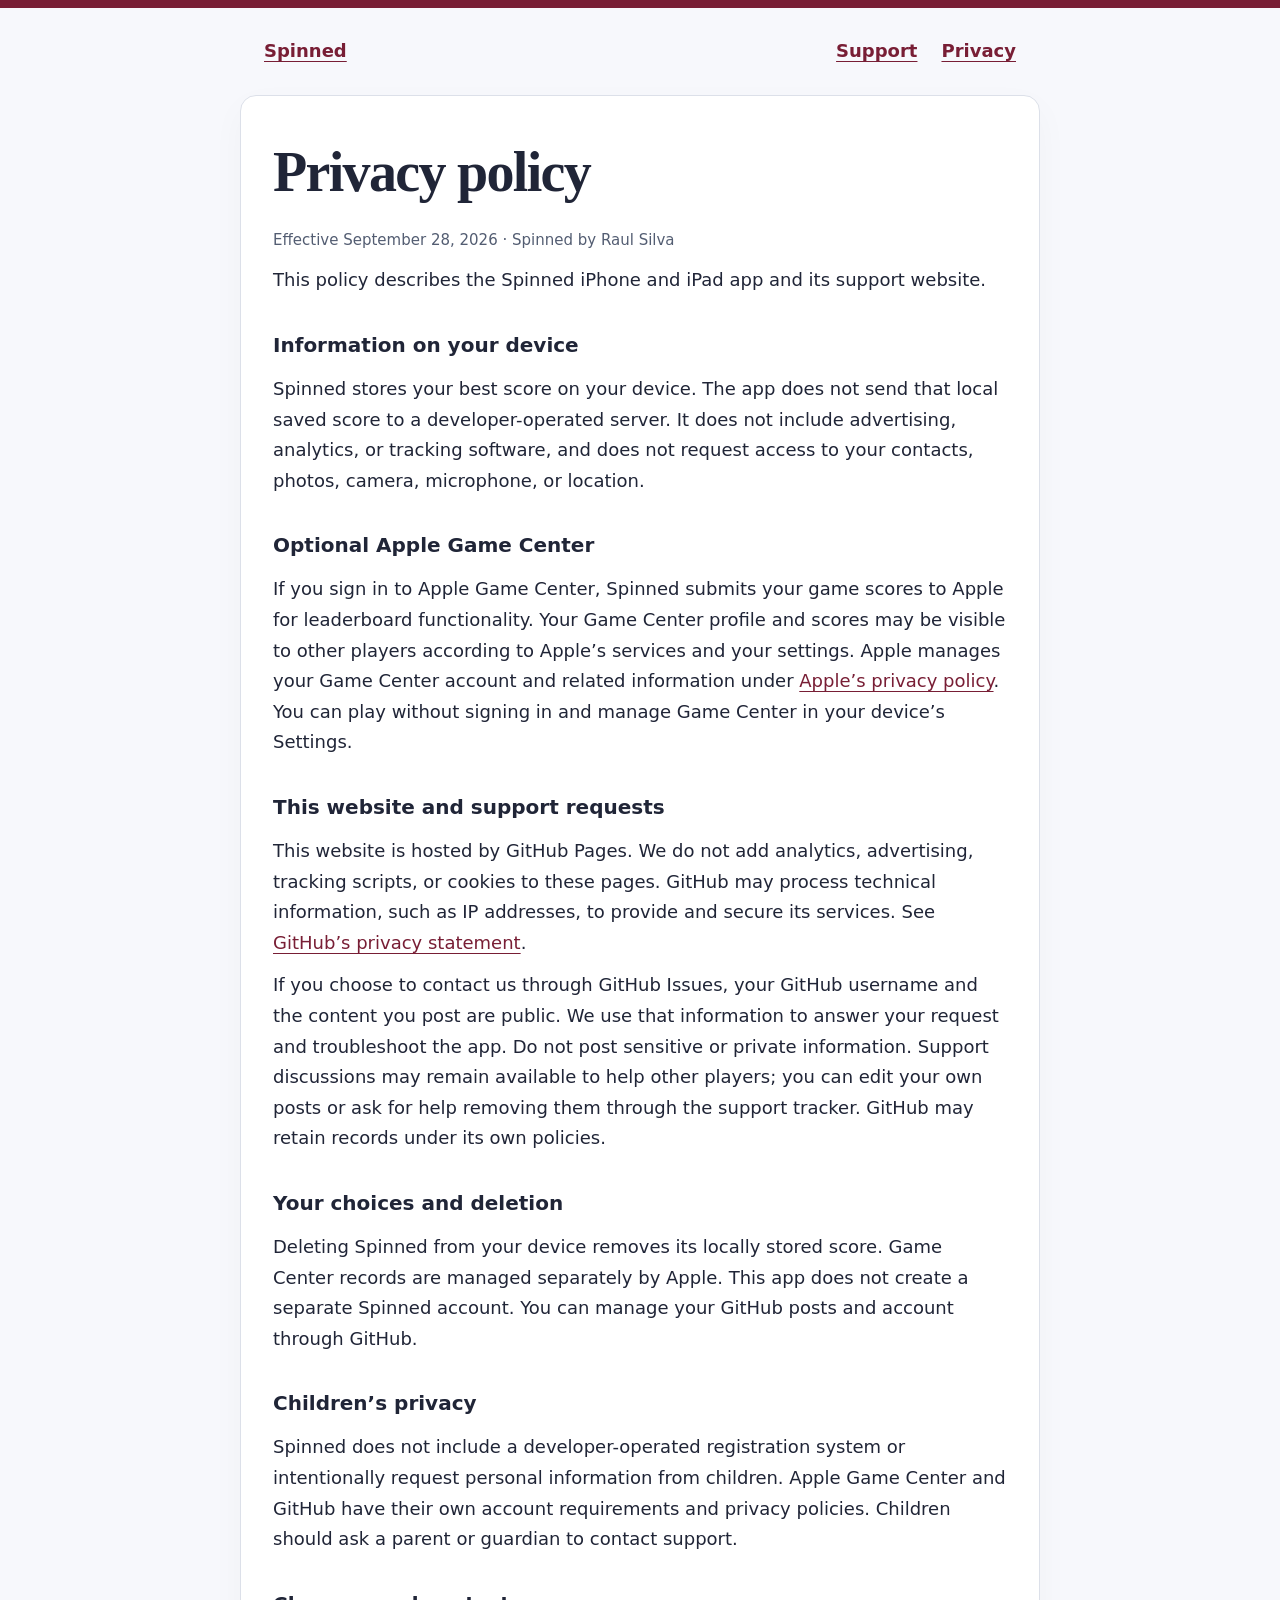
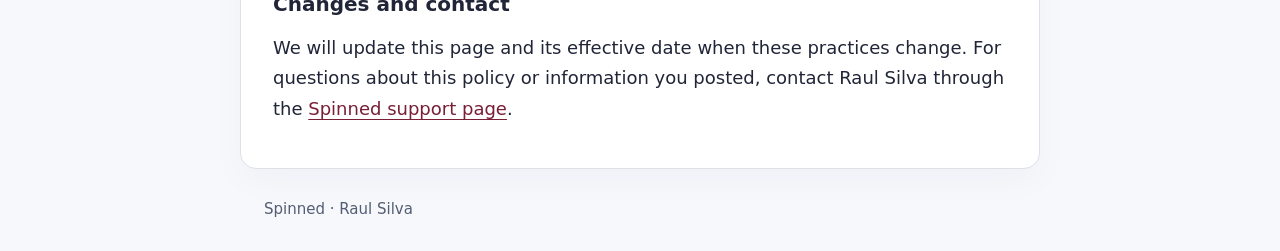
==== privacy/index.html @ 2c597d2e "Publish Spinned privacy policy and support pages" ====
<!doctype html><html lang="en"><head><meta charset="utf-8"><meta name="viewport" content="width=device-width, initial-scale=1"><meta name="description" content="Privacy policy for Spinned, the plate-spinning arcade game by Raul Silva."><title>Privacy policy · Spinned</title><link rel="stylesheet" href="../style.css"><link rel="icon" type="image/svg+xml" href="data:image/svg+xml,%3Csvg xmlns='http://www.w3.org/2000/svg' viewBox='0 0 32 32'%3E%3Crect width='32' height='32' rx='7' fill='%23781e35'/%3E%3Cellipse cx='16' cy='12' rx='12' ry='4' fill='white'/%3E%3Cpath d='M16 16v12' stroke='%23e9bf63' stroke-width='3'/%3E%3C/svg%3E"></head><body><header><a href="../">Spinned</a><nav aria-label="Main navigation"><a href="../support/">Support</a><a href="../privacy/">Privacy</a></nav></header><main><h1>Privacy policy</h1><p class="meta">Effective September 28, 2026 · Spinned by Raul Silva</p><p>This policy describes the Spinned iPhone and iPad app and its support website.</p><h2>Information on your device</h2><p>Spinned stores your best score on your device. The app does not send that local saved score to a developer-operated server. It does not include advertising, analytics, or tracking software, and does not request access to your contacts, photos, camera, microphone, or location.</p><h2>Optional Apple Game Center</h2><p>If you sign in to Apple Game Center, Spinned submits your game scores to Apple for leaderboard functionality. Your Game Center profile and scores may be visible to other players according to Apple’s services and your settings. Apple manages your Game Center account and related information under <a href="https://www.apple.com/legal/privacy/">Apple’s privacy policy</a>. You can play without signing in and manage Game Center in your device’s Settings.</p><h2>This website and support requests</h2><p>This website is hosted by GitHub Pages. We do not add analytics, advertising, tracking scripts, or cookies to these pages. GitHub may process technical information, such as IP addresses, to provide and secure its services. See <a href="https://docs.github.com/en/site-policy/privacy-policies/github-general-privacy-statement">GitHub’s privacy statement</a>.</p><p>If you choose to contact us through GitHub Issues, your GitHub username and the content you post are public. We use that information to answer your request and troubleshoot the app. Do not post sensitive or private information. Support discussions may remain available to help other players; you can edit your own posts or ask for help removing them through the support tracker. GitHub may retain records under its own policies.</p><h2>Your choices and deletion</h2><p>Deleting Spinned from your device removes its locally stored score. Game Center records are managed separately by Apple. This app does not create a separate Spinned account. You can manage your GitHub posts and account through GitHub.</p><h2>Children’s privacy</h2><p>Spinned does not include a developer-operated registration system or intentionally request personal information from children. Apple Game Center and GitHub have their own account requirements and privacy policies. Children should ask a parent or guardian to contact support.</p><h2>Changes and contact</h2><p>We will update this page and its effective date when these practices change. For questions about this policy or information you posted, contact Raul Silva through the <a href="../support/">Spinned support page</a>.</p></main><footer>Spinned · Raul Silva</footer></body></html>
---- style.css ----
*{box-sizing:border-box}body{margin:0;background:#f7f8fc;color:#202537;font:18px/1.7 system-ui,sans-serif;border-top:8px solid #781e35}header,main,footer{max-width:800px;margin:auto;padding:28px 24px}header{display:flex;justify-content:space-between;align-items:center;gap:24px;flex-wrap:wrap}header a{font-weight:650}nav{display:flex;gap:24px}a{color:#781e35;text-underline-offset:4px}a:focus-visible{outline:3px solid #926300;outline-offset:5px}h1{font:700 clamp(2.2rem,6vw,3.5rem)/1.15 Georgia,serif;letter-spacing:-.03em;margin:12px 0 24px}h2{font-size:1.25rem;margin:32px 0 8px}p{margin:12px 0}main{background:#fff;border:1px solid #dce0e9;border-radius:16px;padding:32px;box-shadow:0 12px 35px #20253708}footer,.meta{font-size:15px;color:#535d72}.button{display:inline-block;background:#781e35;color:white;padding:10px 20px;border-radius:8px;text-decoration:none;font-weight:650}li{margin-bottom:8px}@media(max-width:600px){main{margin:0 12px;padding:24px}header,footer{padding:24px}}
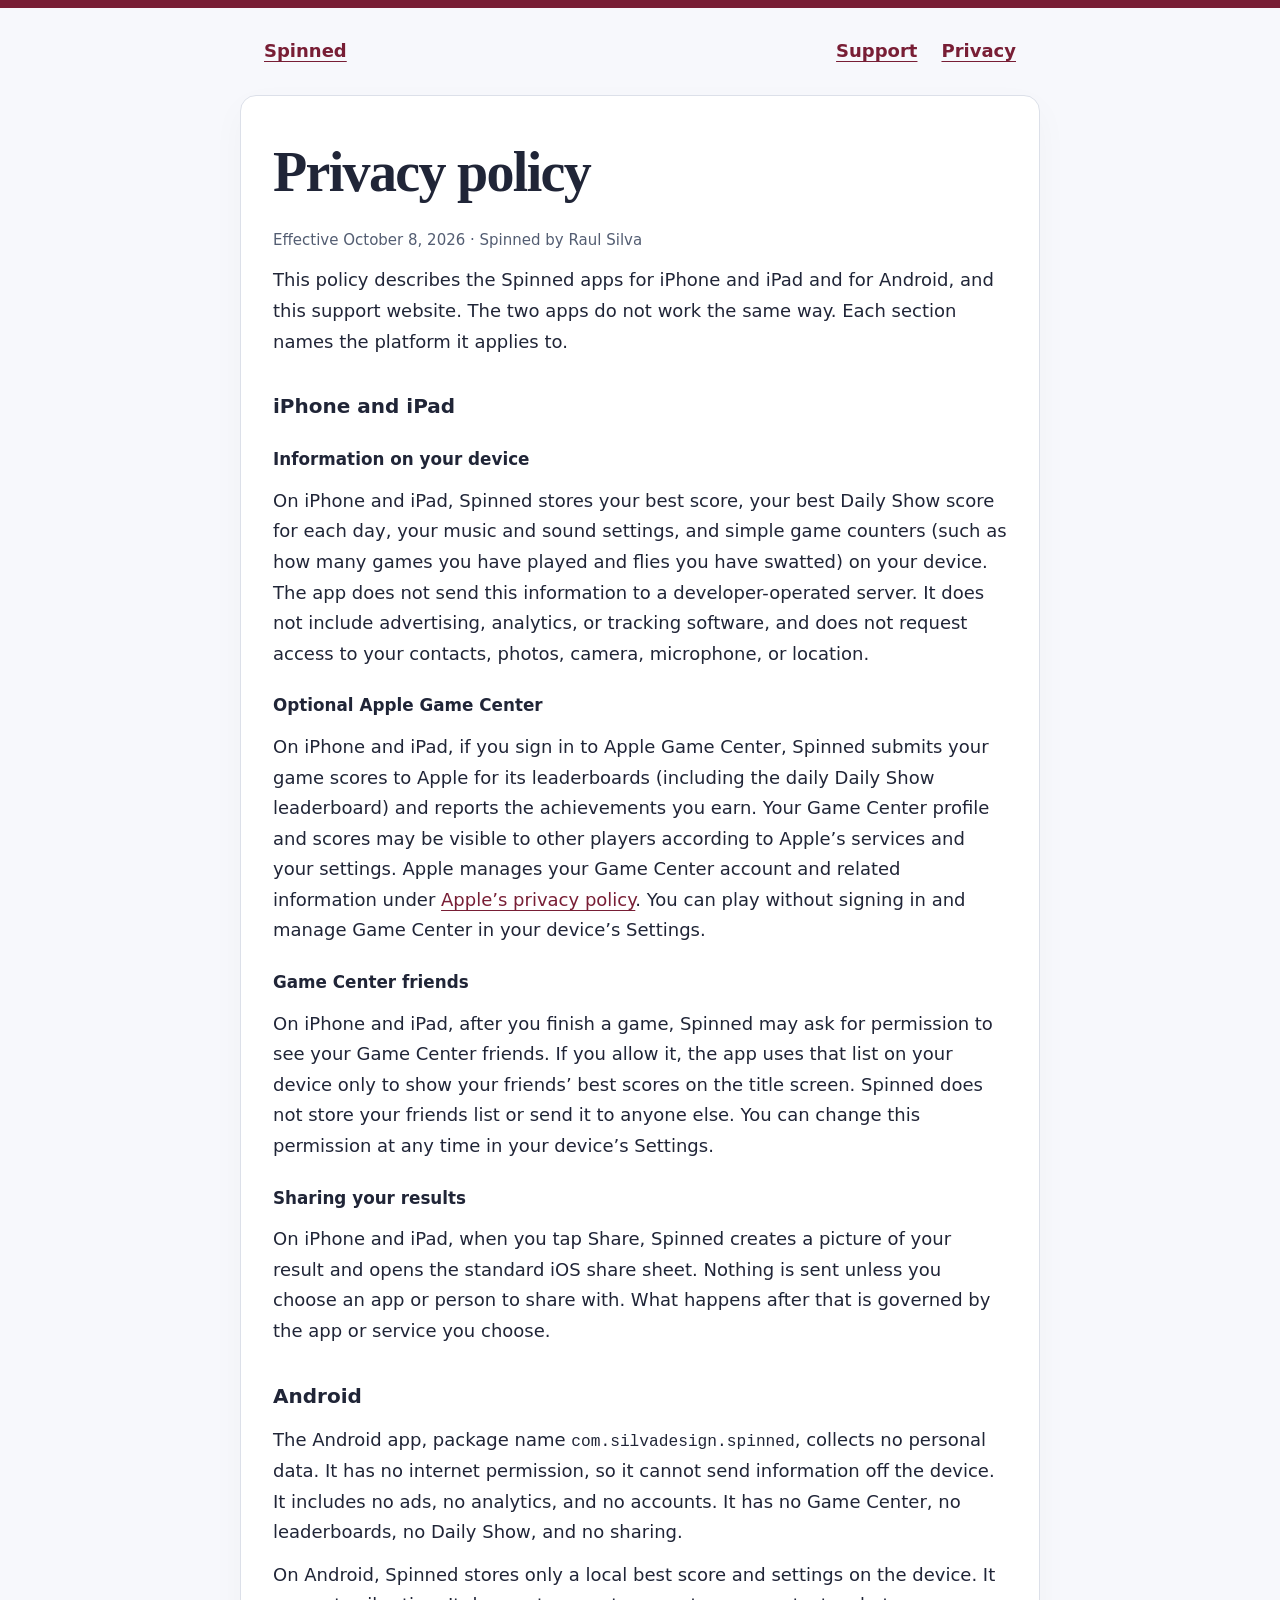
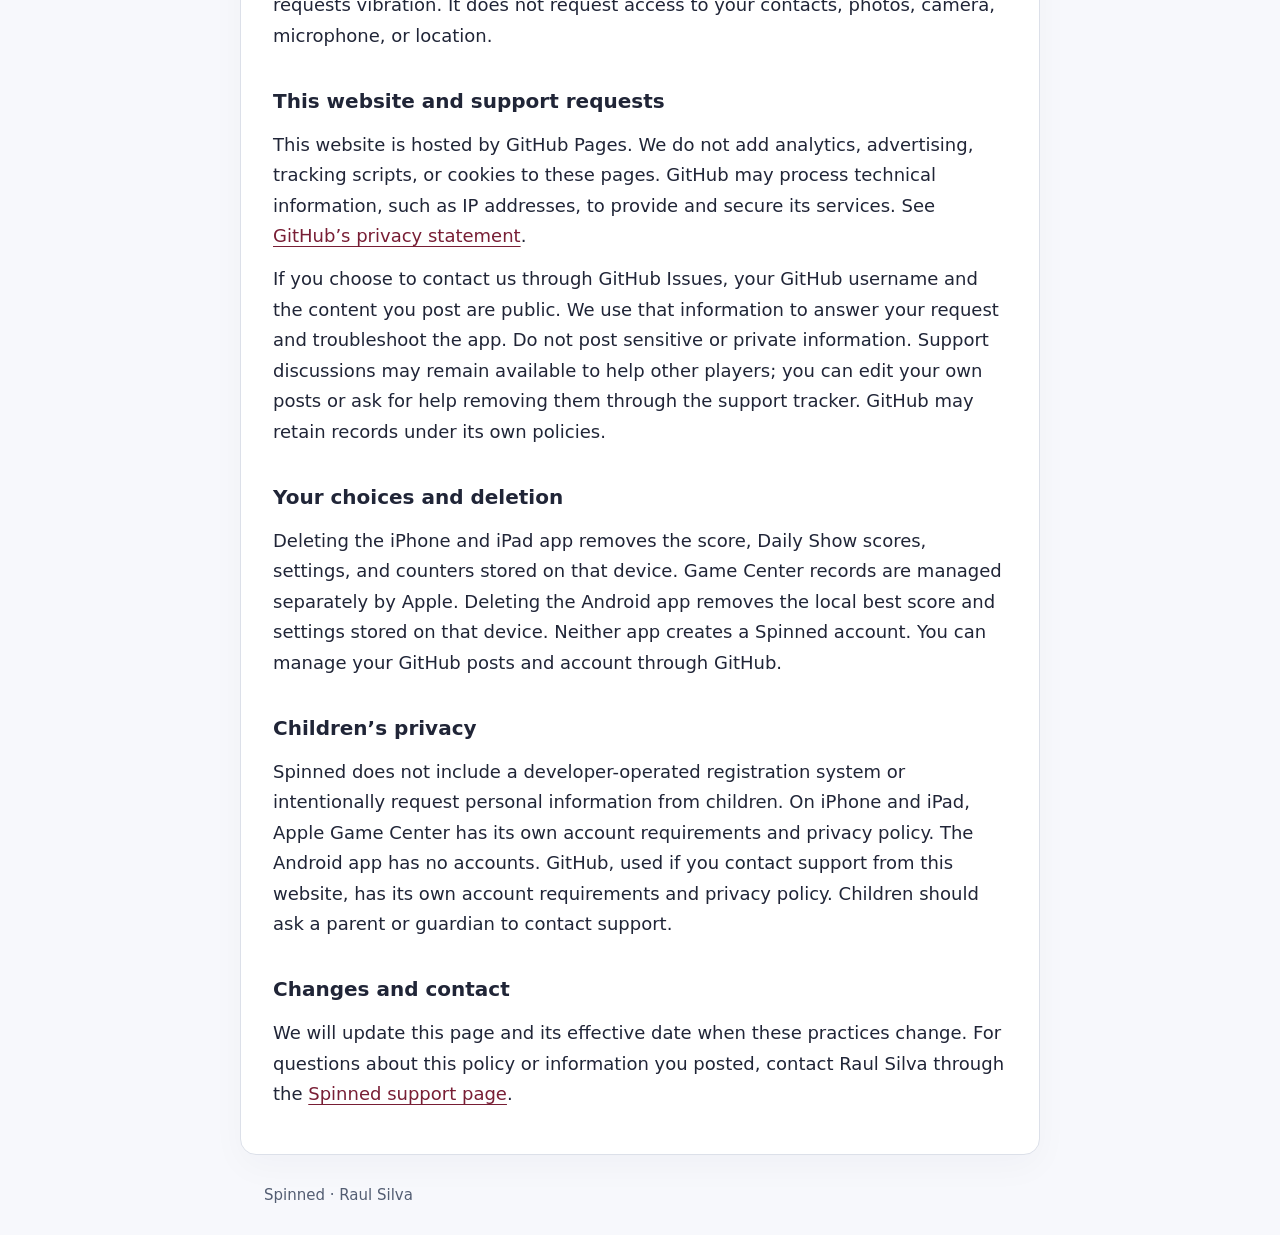
==== commit f5e4d70a: "Cover Android in the privacy policy and note it is coming soon The privacy page now describes both t" ====
--- a/privacy/index.html
+++ b/privacy/index.html
@@ -1 +1,53 @@
-<!doctype html><html lang="en"><head><meta charset="utf-8"><meta name="viewport" content="width=device-width, initial-scale=1"><meta name="description" content="Privacy policy for Spinned, the plate-spinning arcade game by Raul Silva."><title>Privacy policy · Spinned</title><link rel="stylesheet" href="../style.css"><link rel="icon" type="image/svg+xml" href="data:image/svg+xml,%3Csvg xmlns='http://www.w3.org/2000/svg' viewBox='0 0 32 32'%3E%3Crect width='32' height='32' rx='7' fill='%23781e35'/%3E%3Cellipse cx='16' cy='12' rx='12' ry='4' fill='white'/%3E%3Cpath d='M16 16v12' stroke='%23e9bf63' stroke-width='3'/%3E%3C/svg%3E"></head><body><header><a href="../">Spinned</a><nav aria-label="Main navigation"><a href="../support/">Support</a><a href="../privacy/">Privacy</a></nav></header><main><h1>Privacy policy</h1><p class="meta">Effective September 28, 2026 · Spinned by Raul Silva</p><p>This policy describes the Spinned iPhone and iPad app and its support website.</p><h2>Information on your device</h2><p>Spinned stores your best score on your device. The app does not send that local saved score to a developer-operated server. It does not include advertising, analytics, or tracking software, and does not request access to your contacts, photos, camera, microphone, or location.</p><h2>Optional Apple Game Center</h2><p>If you sign in to Apple Game Center, Spinned submits your game scores to Apple for leaderboard functionality. Your Game Center profile and scores may be visible to other players according to Apple’s services and your settings. Apple manages your Game Center account and related information under <a href="https://www.apple.com/legal/privacy/">Apple’s privacy policy</a>. You can play without signing in and manage Game Center in your device’s Settings.</p><h2>This website and support requests</h2><p>This website is hosted by GitHub Pages. We do not add analytics, advertising, tracking scripts, or cookies to these pages. GitHub may process technical information, such as IP addresses, to provide and secure its services. See <a href="https://docs.github.com/en/site-policy/privacy-policies/github-general-privacy-statement">GitHub’s privacy statement</a>.</p><p>If you choose to contact us through GitHub Issues, your GitHub username and the content you post are public. We use that information to answer your request and troubleshoot the app. Do not post sensitive or private information. Support discussions may remain available to help other players; you can edit your own posts or ask for help removing them through the support tracker. GitHub may retain records under its own policies.</p><h2>Your choices and deletion</h2><p>Deleting Spinned from your device removes its locally stored score. Game Center records are managed separately by Apple. This app does not create a separate Spinned account. You can manage your GitHub posts and account through GitHub.</p><h2>Children’s privacy</h2><p>Spinned does not include a developer-operated registration system or intentionally request personal information from children. Apple Game Center and GitHub have their own account requirements and privacy policies. Children should ask a parent or guardian to contact support.</p><h2>Changes and contact</h2><p>We will update this page and its effective date when these practices change. For questions about this policy or information you posted, contact Raul Silva through the <a href="../support/">Spinned support page</a>.</p></main><footer>Spinned · Raul Silva</footer></body></html>+<!doctype html>
+<html lang="en">
+<head>
+  <meta charset="utf-8">
+  <meta name="viewport" content="width=device-width, initial-scale=1">
+  <meta name="description" content="Privacy policy for Spinned on iPhone, iPad, and Android, by Raul Silva.">
+  <title>Privacy policy · Spinned</title>
+  <link rel="stylesheet" href="../style.css">
+  <link rel="icon" type="image/svg+xml" href="data:image/svg+xml,%3Csvg xmlns='http://www.w3.org/2000/svg' viewBox='0 0 32 32'%3E%3Crect width='32' height='32' rx='7' fill='%23781e35'/%3E%3Cellipse cx='16' cy='12' rx='12' ry='4' fill='white'/%3E%3Cpath d='M16 16v12' stroke='%23e9bf63' stroke-width='3'/%3E%3C/svg%3E">
+</head>
+<body>
+  <header>
+    <a href="../">Spinned</a>
+    <nav aria-label="Main navigation">
+      <a href="../support/">Support</a>
+      <a href="../privacy/">Privacy</a>
+    </nav>
+  </header>
+  <main>
+    <h1>Privacy policy</h1>
+    <p class="meta">Effective October 8, 2026 · Spinned by Raul Silva</p>
+    <p>This policy describes the Spinned apps for iPhone and iPad and for Android, and this support website. The two apps do not work the same way. Each section names the platform it applies to.</p>
+
+    <h2>iPhone and iPad</h2>
+    <h3>Information on your device</h3>
+    <p>On iPhone and iPad, Spinned stores your best score, your best Daily Show score for each day, your music and sound settings, and simple game counters (such as how many games you have played and flies you have swatted) on your device. The app does not send this information to a developer-operated server. It does not include advertising, analytics, or tracking software, and does not request access to your contacts, photos, camera, microphone, or location.</p>
+    <h3>Optional Apple Game Center</h3>
+    <p>On iPhone and iPad, if you sign in to Apple Game Center, Spinned submits your game scores to Apple for its leaderboards (including the daily Daily Show leaderboard) and reports the achievements you earn. Your Game Center profile and scores may be visible to other players according to Apple’s services and your settings. Apple manages your Game Center account and related information under <a href="https://www.apple.com/legal/privacy/">Apple’s privacy policy</a>. You can play without signing in and manage Game Center in your device’s Settings.</p>
+    <h3>Game Center friends</h3>
+    <p>On iPhone and iPad, after you finish a game, Spinned may ask for permission to see your Game Center friends. If you allow it, the app uses that list on your device only to show your friends’ best scores on the title screen. Spinned does not store your friends list or send it to anyone else. You can change this permission at any time in your device’s Settings.</p>
+    <h3>Sharing your results</h3>
+    <p>On iPhone and iPad, when you tap Share, Spinned creates a picture of your result and opens the standard iOS share sheet. Nothing is sent unless you choose an app or person to share with. What happens after that is governed by the app or service you choose.</p>
+
+    <h2>Android</h2>
+    <p>The Android app, package name <code>com.silvadesign.spinned</code>, collects no personal data. It has no internet permission, so it cannot send information off the device. It includes no ads, no analytics, and no accounts. It has no Game Center, no leaderboards, no Daily Show, and no sharing.</p>
+    <p>On Android, Spinned stores only a local best score and settings on the device. It requests vibration. It does not request access to your contacts, photos, camera, microphone, or location.</p>
+
+    <h2>This website and support requests</h2>
+    <p>This website is hosted by GitHub Pages. We do not add analytics, advertising, tracking scripts, or cookies to these pages. GitHub may process technical information, such as IP addresses, to provide and secure its services. See <a href="https://docs.github.com/en/site-policy/privacy-policies/github-general-privacy-statement">GitHub’s privacy statement</a>.</p>
+    <p>If you choose to contact us through GitHub Issues, your GitHub username and the content you post are public. We use that information to answer your request and troubleshoot the app. Do not post sensitive or private information. Support discussions may remain available to help other players; you can edit your own posts or ask for help removing them through the support tracker. GitHub may retain records under its own policies.</p>
+
+    <h2>Your choices and deletion</h2>
+    <p>Deleting the iPhone and iPad app removes the score, Daily Show scores, settings, and counters stored on that device. Game Center records are managed separately by Apple. Deleting the Android app removes the local best score and settings stored on that device. Neither app creates a Spinned account. You can manage your GitHub posts and account through GitHub.</p>
+
+    <h2>Children’s privacy</h2>
+    <p>Spinned does not include a developer-operated registration system or intentionally request personal information from children. On iPhone and iPad, Apple Game Center has its own account requirements and privacy policy. The Android app has no accounts. GitHub, used if you contact support from this website, has its own account requirements and privacy policy. Children should ask a parent or guardian to contact support.</p>
+
+    <h2>Changes and contact</h2>
+    <p>We will update this page and its effective date when these practices change. For questions about this policy or information you posted, contact Raul Silva through the <a href="../support/">Spinned support page</a>.</p>
+  </main>
+  <footer>Spinned · Raul Silva</footer>
+</body>
+</html>
--- a/style.css
+++ b/style.css
@@ -1 +1,17 @@
-*{box-sizing:border-box}body{margin:0;background:#f7f8fc;color:#202537;font:18px/1.7 system-ui,sans-serif;border-top:8px solid #781e35}header,main,footer{max-width:800px;margin:auto;padding:28px 24px}header{display:flex;justify-content:space-between;align-items:center;gap:24px;flex-wrap:wrap}header a{font-weight:650}nav{display:flex;gap:24px}a{color:#781e35;text-underline-offset:4px}a:focus-visible{outline:3px solid #926300;outline-offset:5px}h1{font:700 clamp(2.2rem,6vw,3.5rem)/1.15 Georgia,serif;letter-spacing:-.03em;margin:12px 0 24px}h2{font-size:1.25rem;margin:32px 0 8px}p{margin:12px 0}main{background:#fff;border:1px solid #dce0e9;border-radius:16px;padding:32px;box-shadow:0 12px 35px #20253708}footer,.meta{font-size:15px;color:#535d72}.button{display:inline-block;background:#781e35;color:white;padding:10px 20px;border-radius:8px;text-decoration:none;font-weight:650}li{margin-bottom:8px}@media(max-width:600px){main{margin:0 12px;padding:24px}header,footer{padding:24px}}+*{box-sizing:border-box}body{margin:0;background:#f7f8fc;color:#202537;font:18px/1.7 system-ui,sans-serif;border-top:8px solid #781e35}header,main,footer{max-width:800px;margin:auto;padding:28px 24px}header{display:flex;justify-content:space-between;align-items:center;gap:24px;flex-wrap:wrap}header a{font-weight:650}nav{display:flex;gap:24px}a{color:#781e35;text-underline-offset:4px}a:focus-visible{outline:3px solid #926300;outline-offset:5px}h1{font:700 clamp(2.2rem,6vw,3.5rem)/1.15 Georgia,serif;letter-spacing:-.03em;margin:12px 0 24px}h2{font-size:1.25rem;margin:32px 0 8px}h3{font-size:1.05rem;margin:22px 0 8px}code{font-size:.9em}p{margin:12px 0}main{background:#fff;border:1px solid #dce0e9;border-radius:16px;padding:32px;box-shadow:0 12px 35px #20253708}footer,.meta{font-size:15px;color:#535d72}.button{display:inline-block;background:#781e35;color:white;padding:10px 20px;border-radius:8px;text-decoration:none;font-weight:650}li{margin-bottom:8px}@media(max-width:600px){main{margin:0 12px;padding:24px}header,footer{padding:24px}}
+
+/* Landing page. Support and privacy do not use these rules. */
+body.home header,body.home main,body.home footer{max-width:1080px}
+body.home h1{margin:0 0 10px}
+body.home footer p{margin:0 0 6px}
+.hero{display:flex;gap:28px;align-items:flex-start}
+.hero-copy{min-width:0}
+.app-icon{width:112px;height:112px;border-radius:22%;flex:none;display:block}
+.pitch{font-size:1.25rem;line-height:1.4;margin:0;text-wrap:balance}
+.store-badge{display:inline-block;margin:22px 14px 16px 0;line-height:0;text-decoration:none}
+.store-badge img{display:block;height:54px;width:auto}
+.shots{display:grid;gap:14px;margin:8px 0 0}
+.shots img{display:block;width:100%;height:auto;border-radius:12px;border:1px solid #dce0e9;background:#f7f8fc}
+.features{margin:4px 0 0;padding-left:1.25em;max-width:36em}
+@media(min-width:860px){.shots{grid-template-columns:repeat(3,minmax(0,1fr));gap:12px}}
+@media(max-width:600px){.hero{flex-direction:column;gap:16px}.app-icon{width:88px;height:88px}}
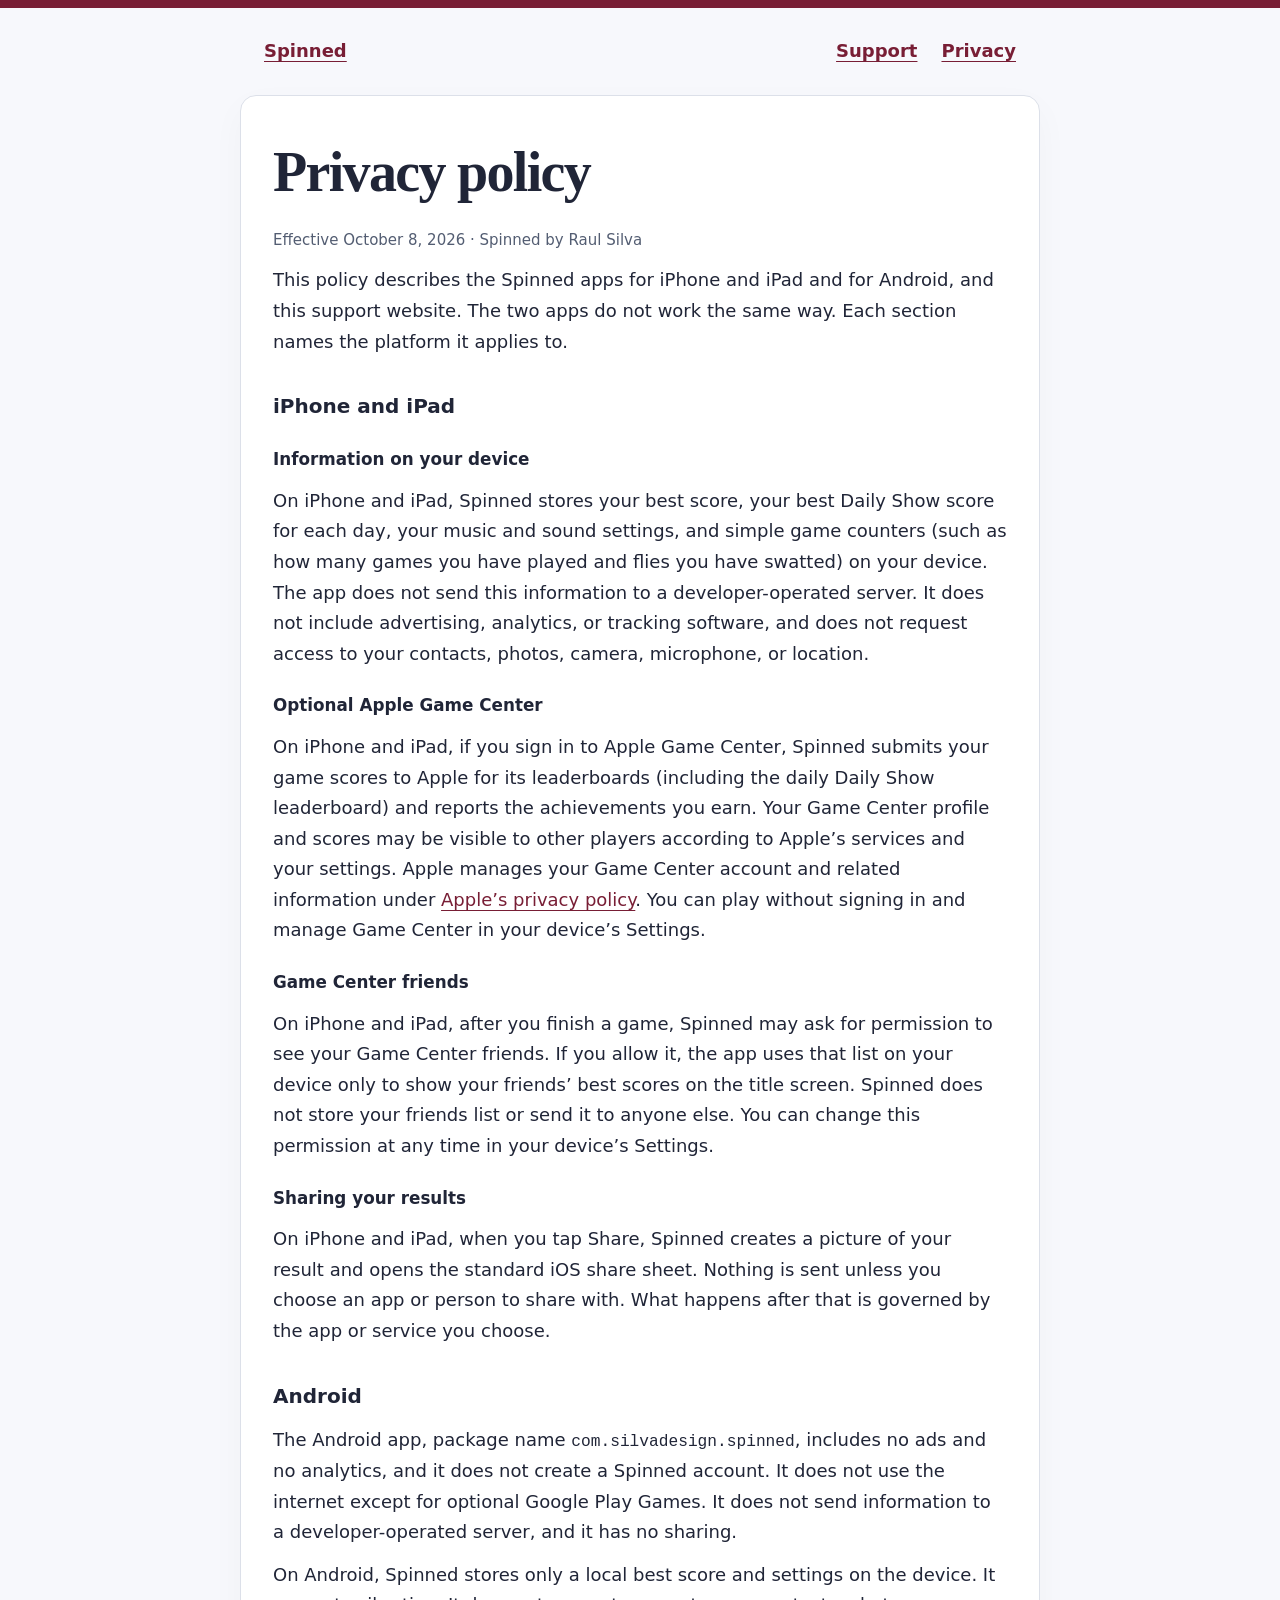
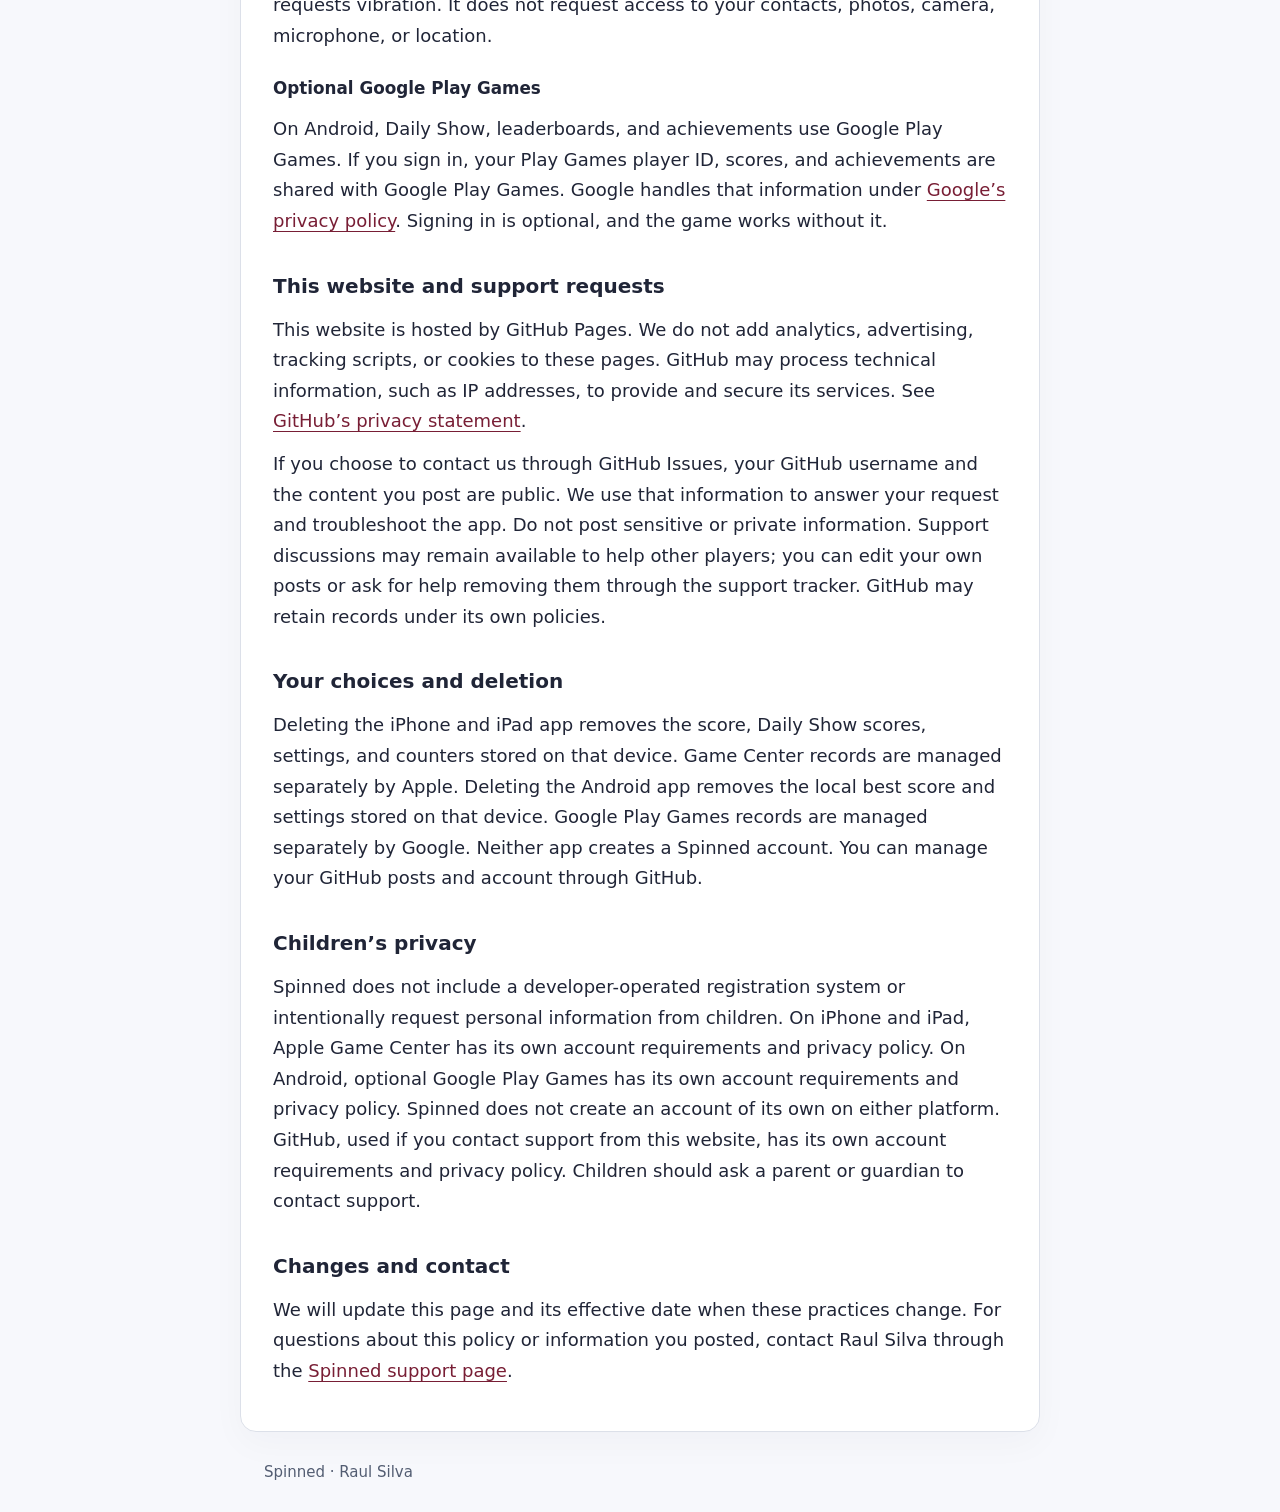
==== commit 4b47263d: "Disclose optional Google Play Games on Android Daily Show, leaderboards, and achievements on Android" ====
--- a/privacy/index.html
+++ b/privacy/index.html
@@ -32,18 +32,20 @@
     <p>On iPhone and iPad, when you tap Share, Spinned creates a picture of your result and opens the standard iOS share sheet. Nothing is sent unless you choose an app or person to share with. What happens after that is governed by the app or service you choose.</p>
 
     <h2>Android</h2>
-    <p>The Android app, package name <code>com.silvadesign.spinned</code>, collects no personal data. It has no internet permission, so it cannot send information off the device. It includes no ads, no analytics, and no accounts. It has no Game Center, no leaderboards, no Daily Show, and no sharing.</p>
+    <p>The Android app, package name <code>com.silvadesign.spinned</code>, includes no ads and no analytics, and it does not create a Spinned account. It does not use the internet except for optional Google Play Games. It does not send information to a developer-operated server, and it has no sharing.</p>
     <p>On Android, Spinned stores only a local best score and settings on the device. It requests vibration. It does not request access to your contacts, photos, camera, microphone, or location.</p>
+    <h3>Optional Google Play Games</h3>
+    <p>On Android, Daily Show, leaderboards, and achievements use Google Play Games. If you sign in, your Play Games player ID, scores, and achievements are shared with Google Play Games. Google handles that information under <a href="https://policies.google.com/privacy">Google’s privacy policy</a>. Signing in is optional, and the game works without it.</p>
 
     <h2>This website and support requests</h2>
     <p>This website is hosted by GitHub Pages. We do not add analytics, advertising, tracking scripts, or cookies to these pages. GitHub may process technical information, such as IP addresses, to provide and secure its services. See <a href="https://docs.github.com/en/site-policy/privacy-policies/github-general-privacy-statement">GitHub’s privacy statement</a>.</p>
     <p>If you choose to contact us through GitHub Issues, your GitHub username and the content you post are public. We use that information to answer your request and troubleshoot the app. Do not post sensitive or private information. Support discussions may remain available to help other players; you can edit your own posts or ask for help removing them through the support tracker. GitHub may retain records under its own policies.</p>
 
     <h2>Your choices and deletion</h2>
-    <p>Deleting the iPhone and iPad app removes the score, Daily Show scores, settings, and counters stored on that device. Game Center records are managed separately by Apple. Deleting the Android app removes the local best score and settings stored on that device. Neither app creates a Spinned account. You can manage your GitHub posts and account through GitHub.</p>
+    <p>Deleting the iPhone and iPad app removes the score, Daily Show scores, settings, and counters stored on that device. Game Center records are managed separately by Apple. Deleting the Android app removes the local best score and settings stored on that device. Google Play Games records are managed separately by Google. Neither app creates a Spinned account. You can manage your GitHub posts and account through GitHub.</p>
 
     <h2>Children’s privacy</h2>
-    <p>Spinned does not include a developer-operated registration system or intentionally request personal information from children. On iPhone and iPad, Apple Game Center has its own account requirements and privacy policy. The Android app has no accounts. GitHub, used if you contact support from this website, has its own account requirements and privacy policy. Children should ask a parent or guardian to contact support.</p>
+    <p>Spinned does not include a developer-operated registration system or intentionally request personal information from children. On iPhone and iPad, Apple Game Center has its own account requirements and privacy policy. On Android, optional Google Play Games has its own account requirements and privacy policy. Spinned does not create an account of its own on either platform. GitHub, used if you contact support from this website, has its own account requirements and privacy policy. Children should ask a parent or guardian to contact support.</p>
 
     <h2>Changes and contact</h2>
     <p>We will update this page and its effective date when these practices change. For questions about this policy or information you posted, contact Raul Silva through the <a href="../support/">Spinned support page</a>.</p>
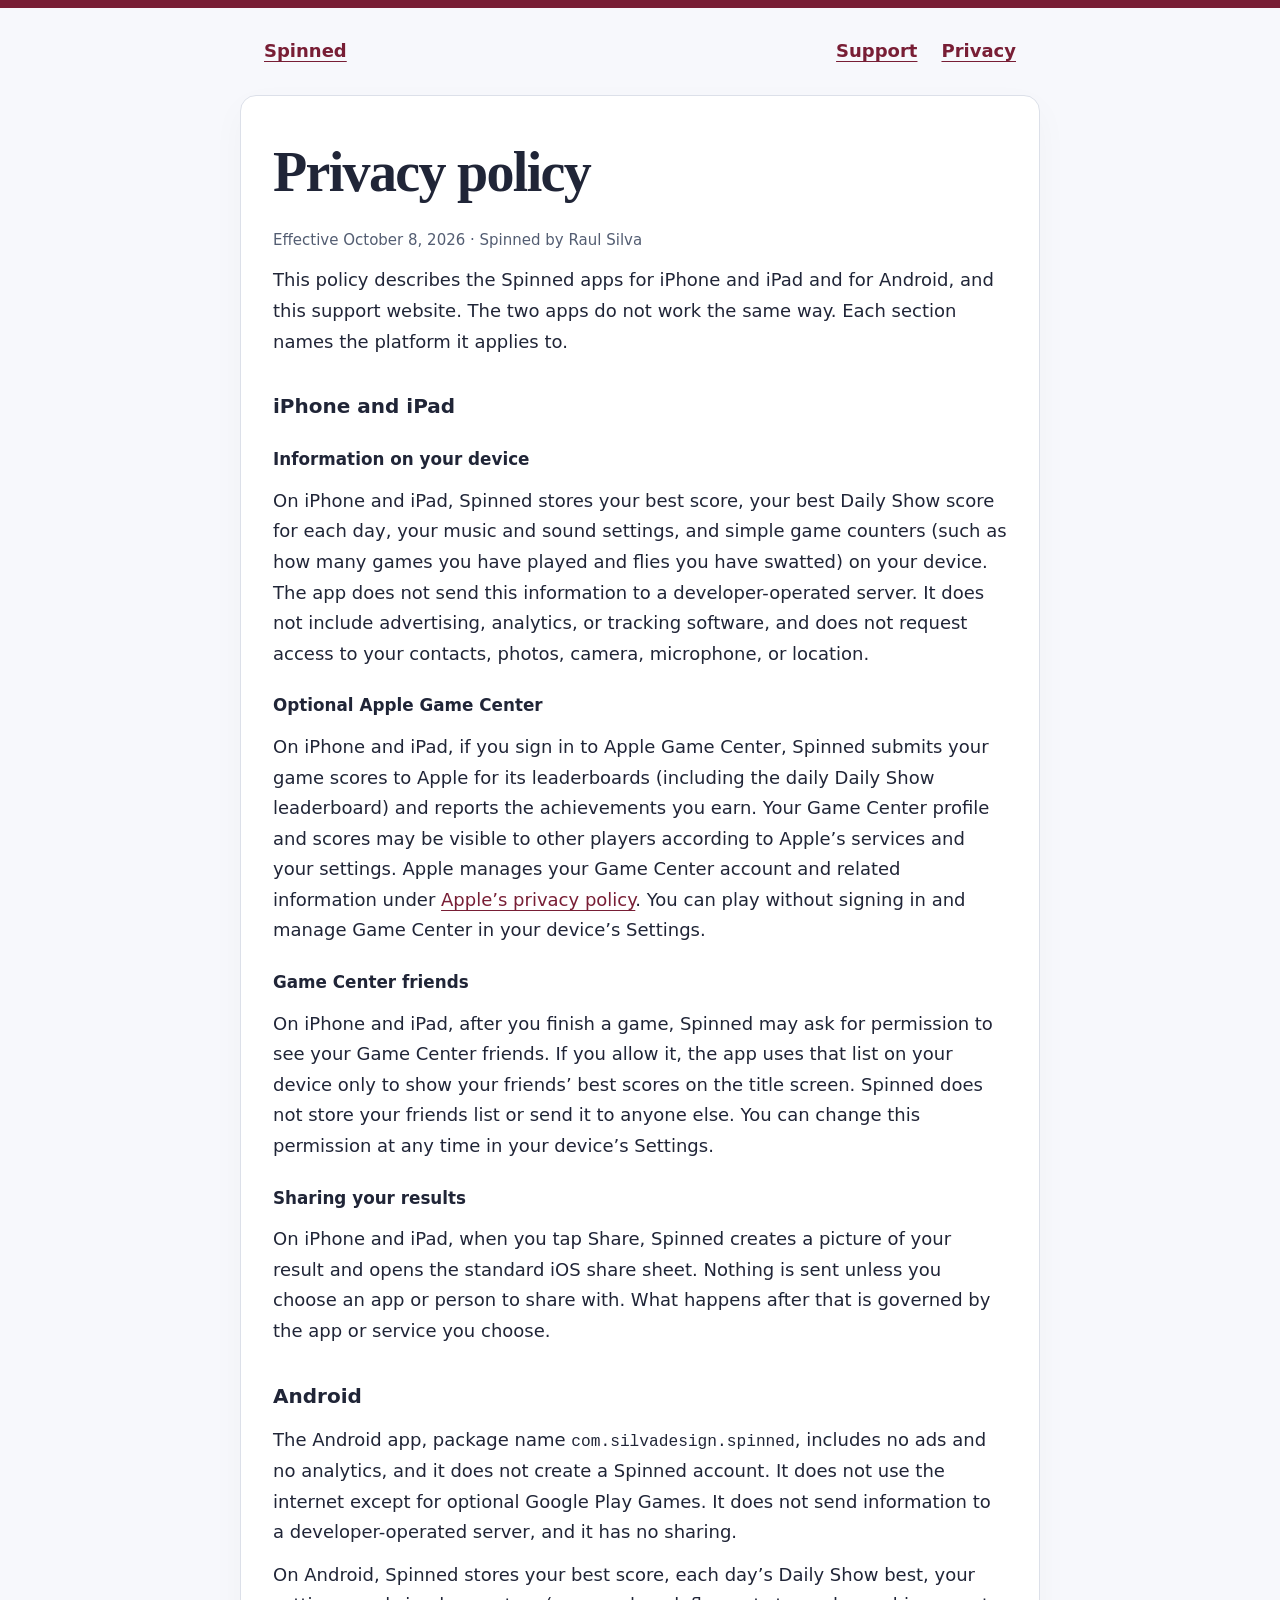
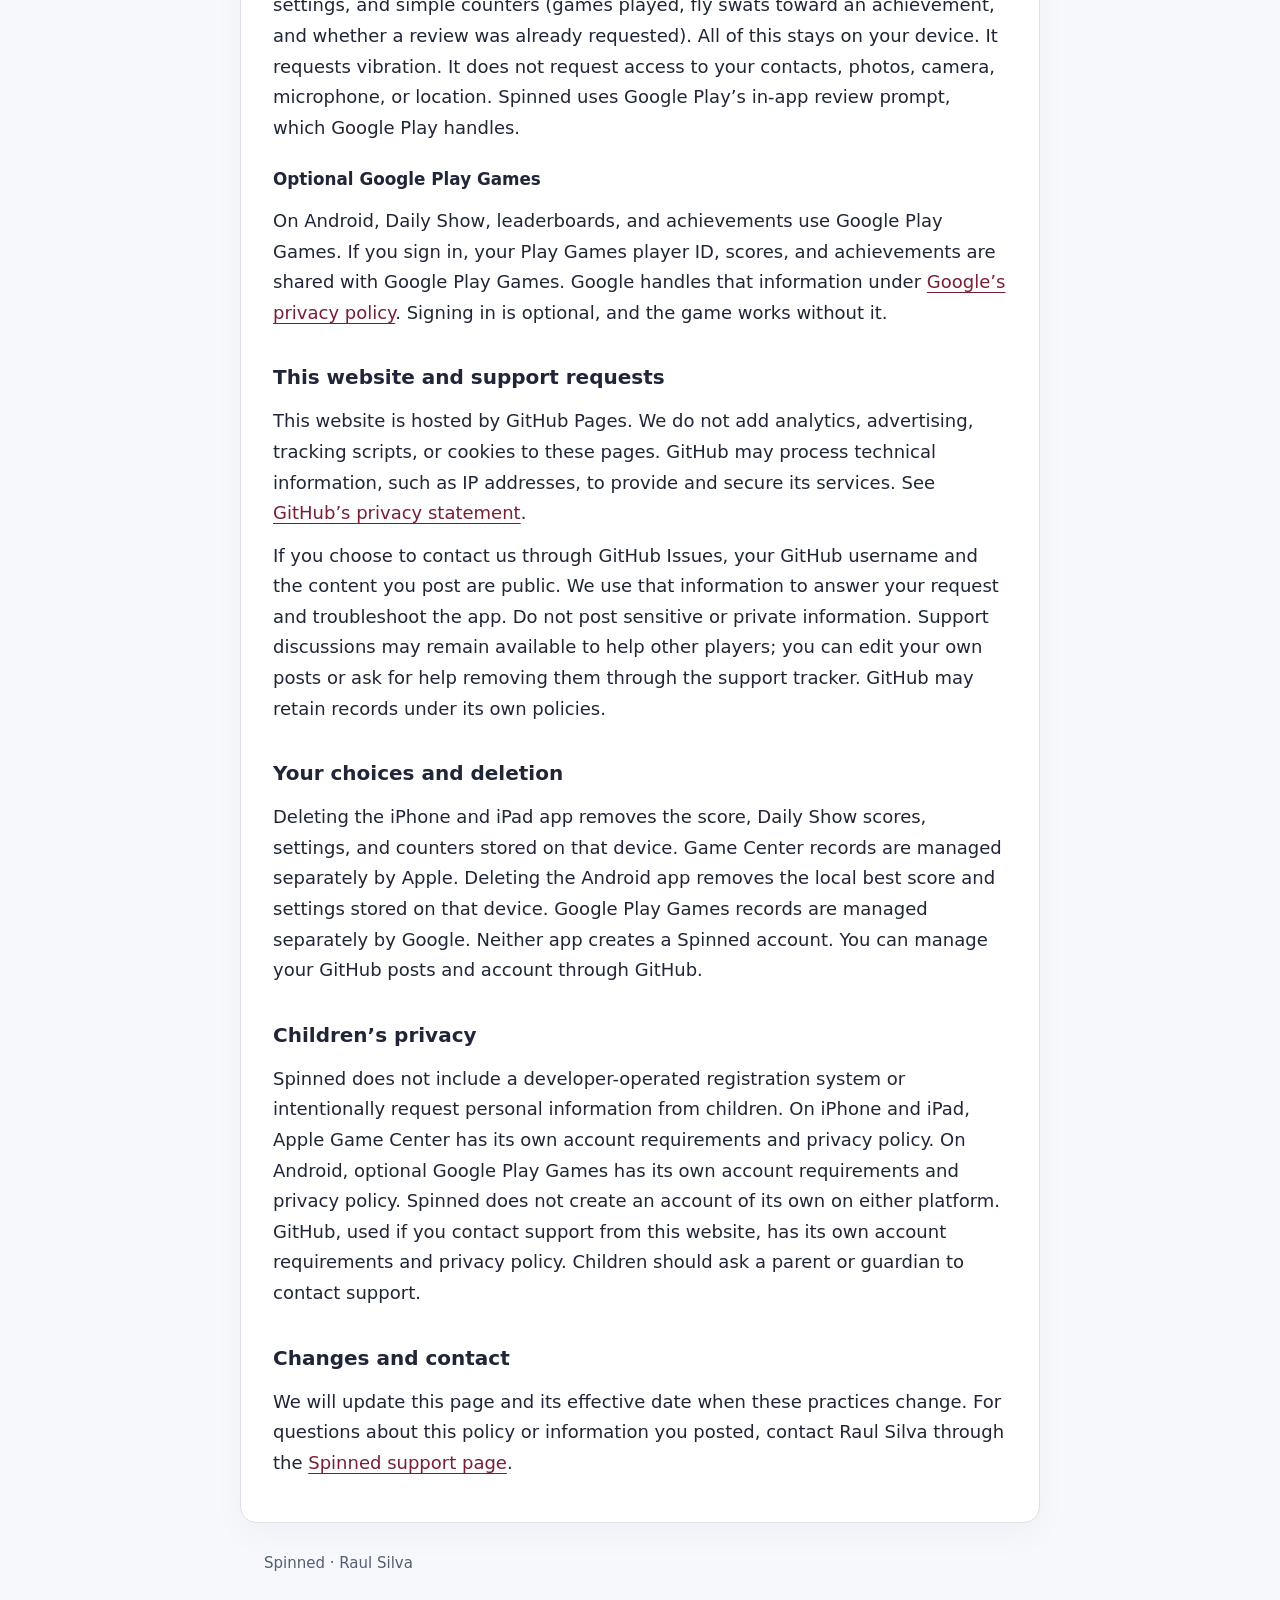
==== commit 71671b54: "Describe Android on-device scores, counters, and review prompt The Android privacy section now lists" ====
--- a/privacy/index.html
+++ b/privacy/index.html
@@ -33,7 +33,7 @@
 
     <h2>Android</h2>
     <p>The Android app, package name <code>com.silvadesign.spinned</code>, includes no ads and no analytics, and it does not create a Spinned account. It does not use the internet except for optional Google Play Games. It does not send information to a developer-operated server, and it has no sharing.</p>
-    <p>On Android, Spinned stores only a local best score and settings on the device. It requests vibration. It does not request access to your contacts, photos, camera, microphone, or location.</p>
+    <p>On Android, Spinned stores your best score, each day’s Daily Show best, your settings, and simple counters (games played, fly swats toward an achievement, and whether a review was already requested). All of this stays on your device. It requests vibration. It does not request access to your contacts, photos, camera, microphone, or location. Spinned uses Google Play’s in-app review prompt, which Google Play handles.</p>
     <h3>Optional Google Play Games</h3>
     <p>On Android, Daily Show, leaderboards, and achievements use Google Play Games. If you sign in, your Play Games player ID, scores, and achievements are shared with Google Play Games. Google handles that information under <a href="https://policies.google.com/privacy">Google’s privacy policy</a>. Signing in is optional, and the game works without it.</p>
 
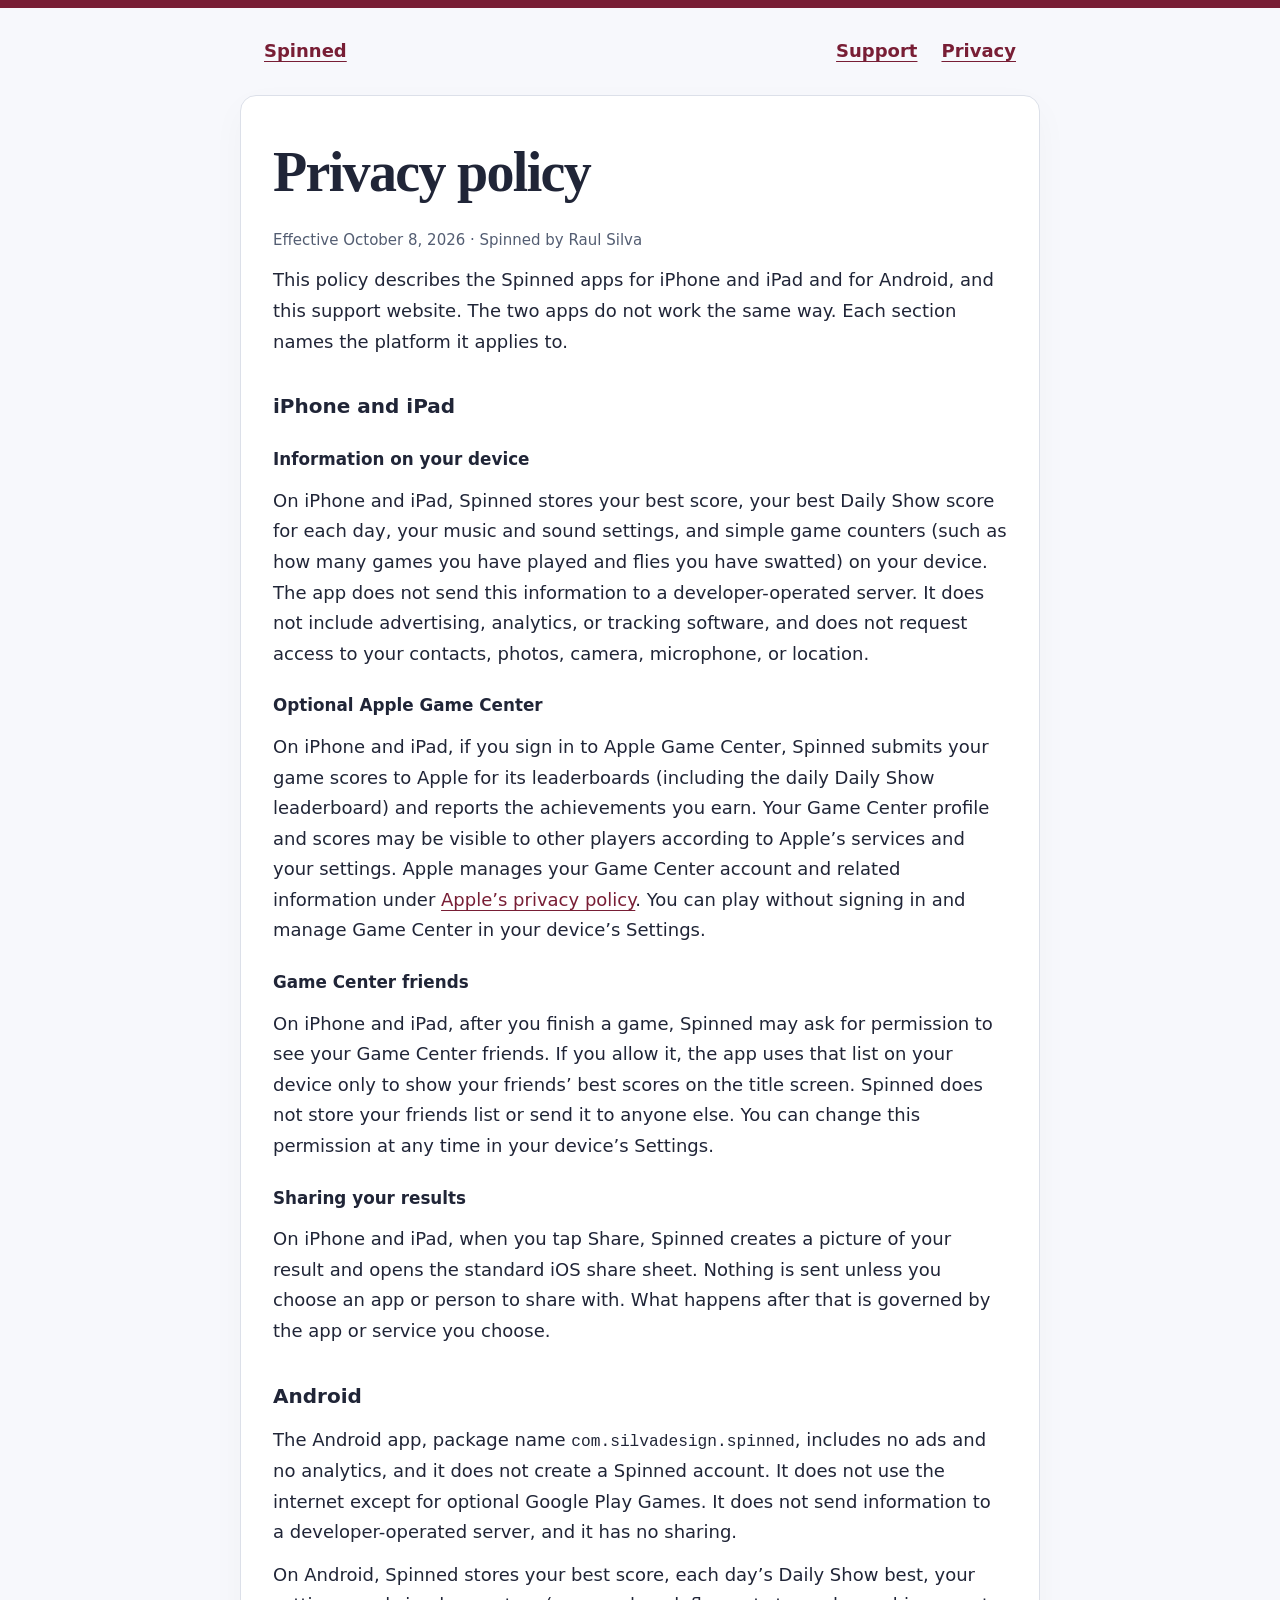
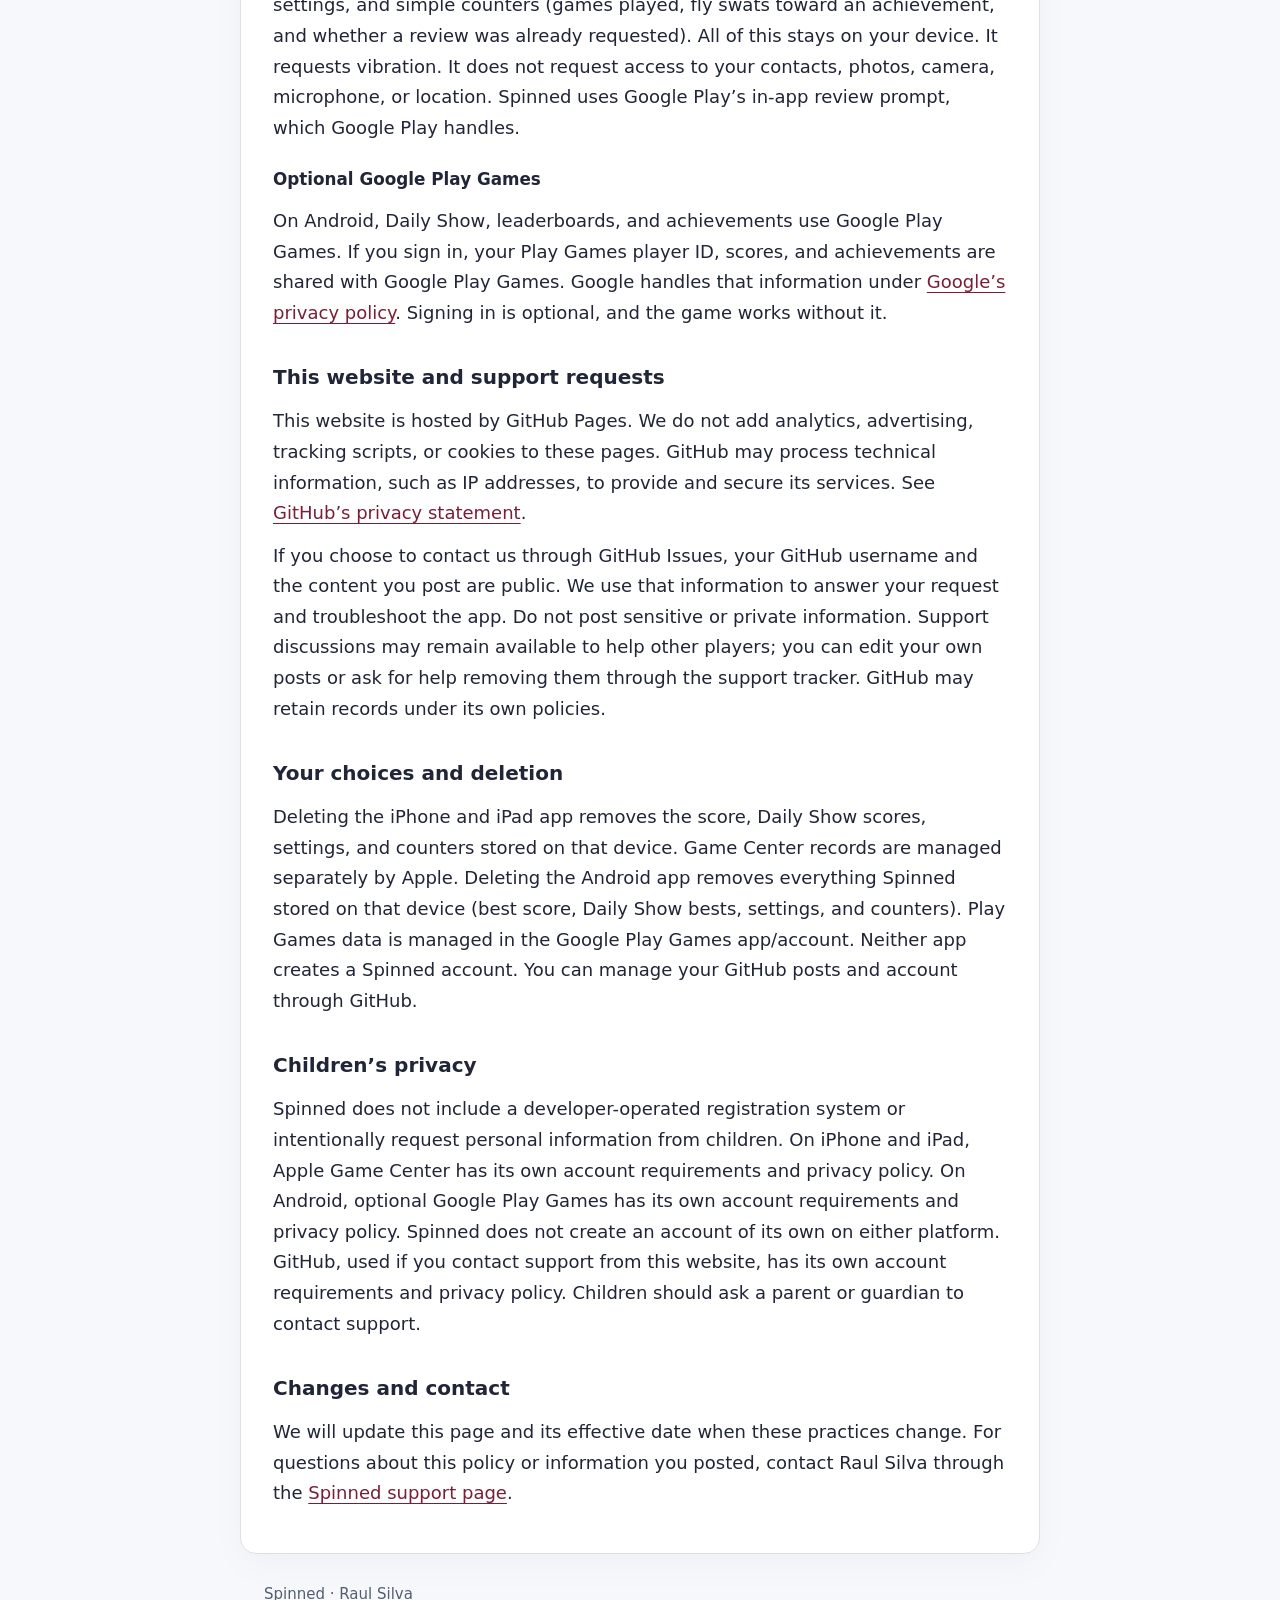
==== commit 2c94a445: "Say deleting Android Spinned clears everything stored on the device The deletion section now lists t" ====
--- a/privacy/index.html
+++ b/privacy/index.html
@@ -42,7 +42,7 @@
     <p>If you choose to contact us through GitHub Issues, your GitHub username and the content you post are public. We use that information to answer your request and troubleshoot the app. Do not post sensitive or private information. Support discussions may remain available to help other players; you can edit your own posts or ask for help removing them through the support tracker. GitHub may retain records under its own policies.</p>
 
     <h2>Your choices and deletion</h2>
-    <p>Deleting the iPhone and iPad app removes the score, Daily Show scores, settings, and counters stored on that device. Game Center records are managed separately by Apple. Deleting the Android app removes the local best score and settings stored on that device. Google Play Games records are managed separately by Google. Neither app creates a Spinned account. You can manage your GitHub posts and account through GitHub.</p>
+    <p>Deleting the iPhone and iPad app removes the score, Daily Show scores, settings, and counters stored on that device. Game Center records are managed separately by Apple. Deleting the Android app removes everything Spinned stored on that device (best score, Daily Show bests, settings, and counters). Play Games data is managed in the Google Play Games app/account. Neither app creates a Spinned account. You can manage your GitHub posts and account through GitHub.</p>
 
     <h2>Children’s privacy</h2>
     <p>Spinned does not include a developer-operated registration system or intentionally request personal information from children. On iPhone and iPad, Apple Game Center has its own account requirements and privacy policy. On Android, optional Google Play Games has its own account requirements and privacy policy. Spinned does not create an account of its own on either platform. GitHub, used if you contact support from this website, has its own account requirements and privacy policy. Children should ask a parent or guardian to contact support.</p>
